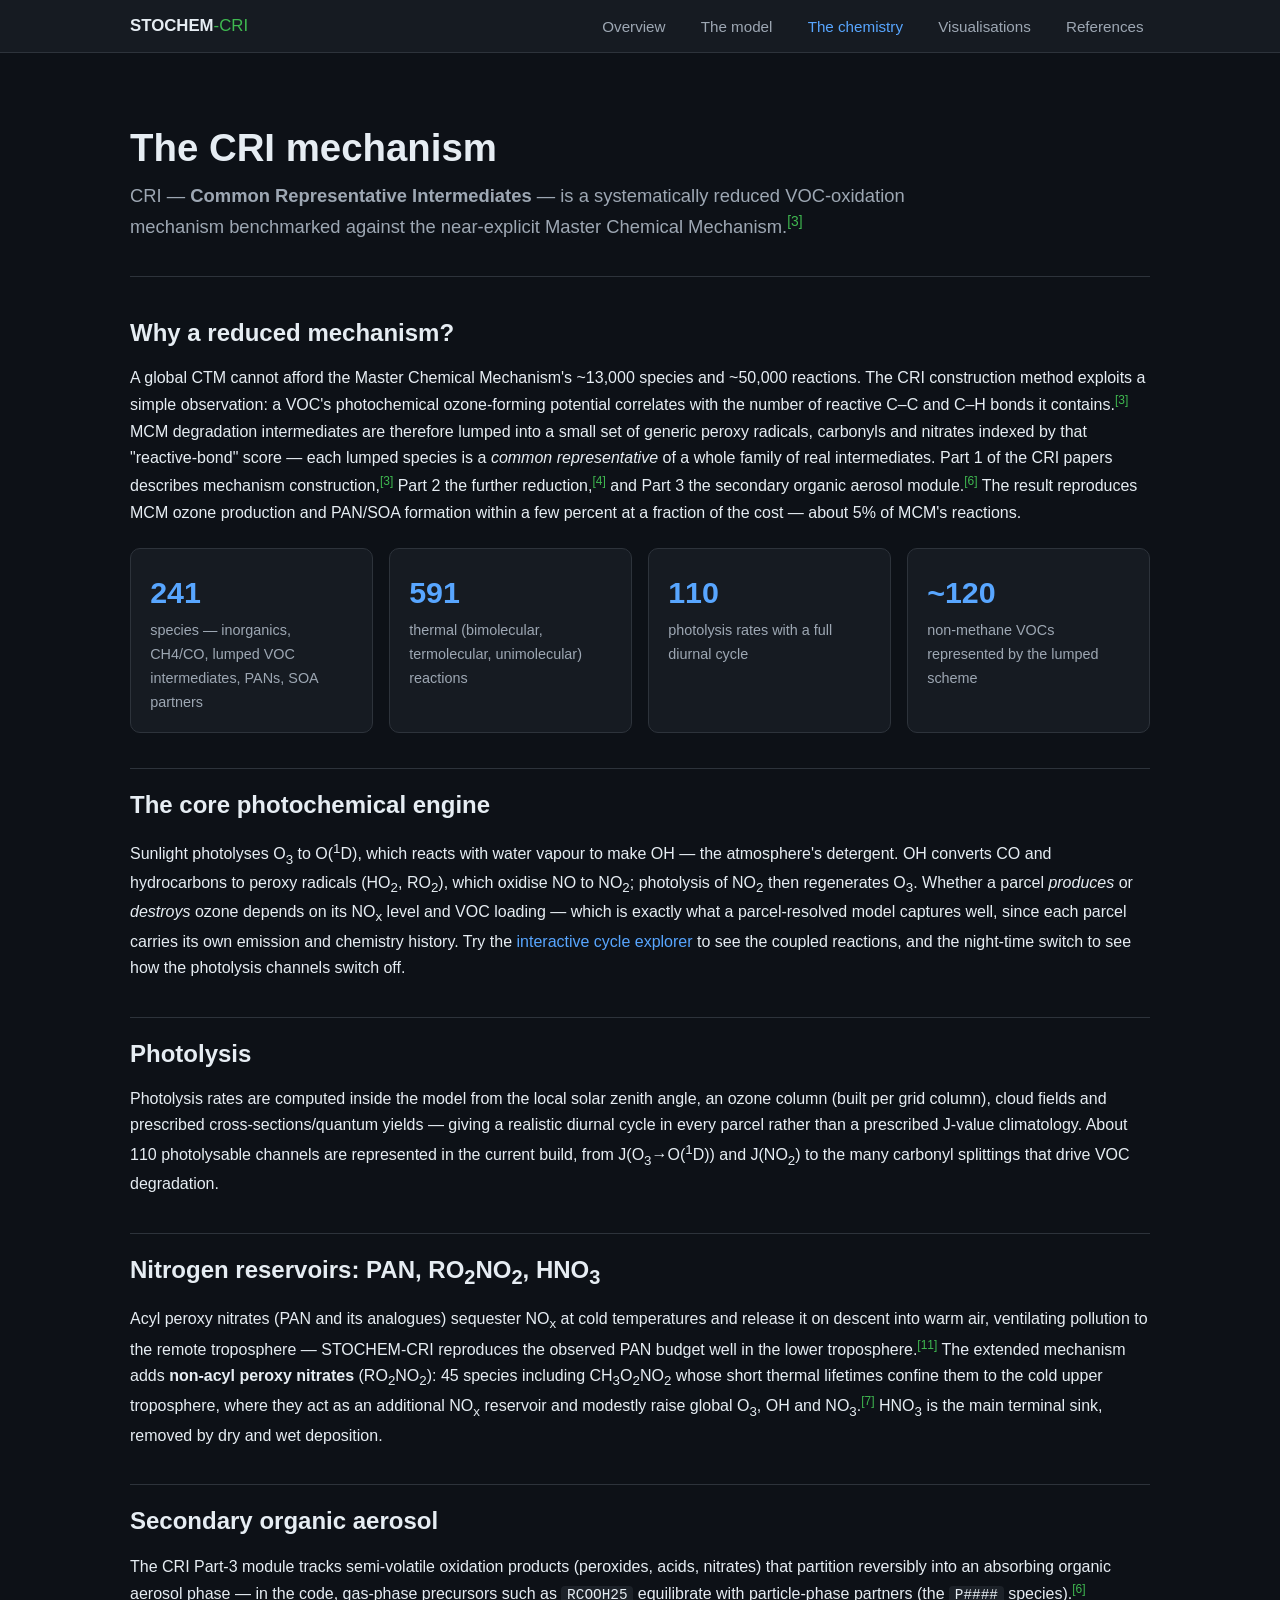
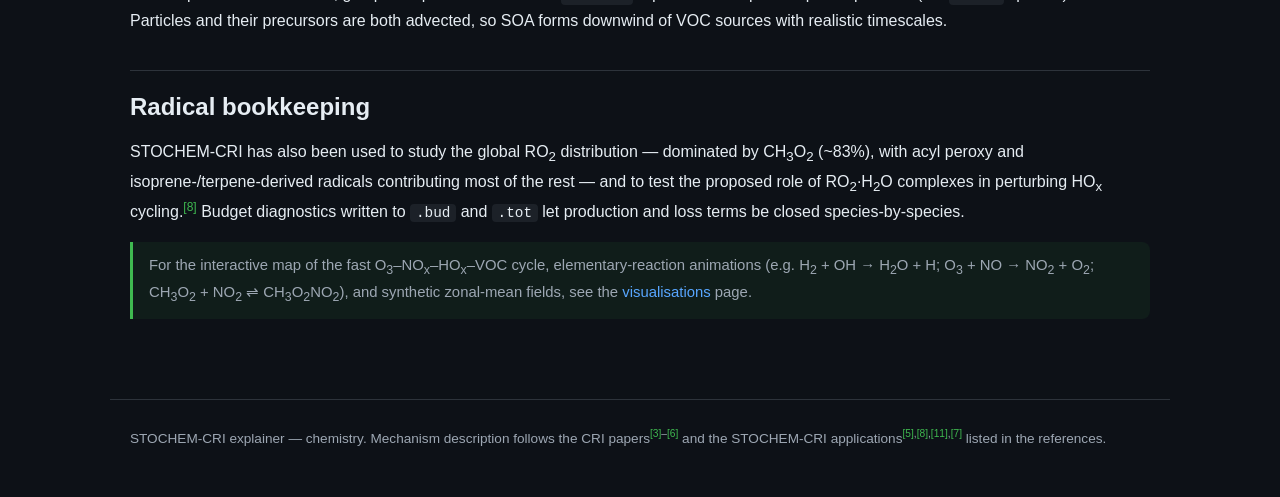
==== chemistry.html @ 485233a2 "Initial STOCHEM-CRI educational site Static, dependency-free site explaining the Lagrangian CTM: 5 p" ====
<!DOCTYPE html>
<html lang="en">
<head>
<meta charset="utf-8">
<meta name="viewport" content="width=device-width, initial-scale=1">
<title>The chemistry — STOCHEM-CRI explainer</title>
<link rel="stylesheet" href="assets/css/style.css">
</head>
<body>
<header class="site">
  <nav class="site">
    <a class="brand" href="index.html">STOCHEM<span class="sub">-CRI</span></a>
    <a class="navlink" href="index.html">Overview</a>
    <a class="navlink" href="model.html">The model</a>
    <a class="navlink active" href="chemistry.html">The chemistry</a>
    <a class="navlink" href="visualisations.html">Visualisations</a>
    <a class="navlink" href="references.html">References</a>
  </nav>
</header>

<main>
  <section class="hero">
    <h1>The CRI mechanism</h1>
    <p class="lede">
      CRI — <b>Common Representative Intermediates</b> — is a systematically
      reduced VOC-oxidation mechanism benchmarked against the near-explicit
      Master Chemical Mechanism.<sup class="cite"><a href="references.html#jenkin2008">[3]</a></sup>
    </p>
  </section>

  <h2>Why a reduced mechanism?</h2>
  <p>
    A global CTM cannot afford the Master Chemical Mechanism's ~13,000 species
    and ~50,000 reactions. The CRI construction method exploits a simple
    observation: a VOC's photochemical ozone-forming potential correlates with
    the number of reactive C–C and C–H bonds it contains.<sup class="cite"><a href="references.html#jenkin2008">[3]</a></sup>
    MCM degradation intermediates are therefore lumped into a small set of
    generic peroxy radicals, carbonyls and nitrates indexed by that
    "reactive-bond" score — each lumped species is a <i>common representative</i>
    of a whole family of real intermediates. Part 1 of the CRI papers describes
    mechanism construction,<sup class="cite"><a href="references.html#jenkin2008">[3]</a></sup>
    Part 2 the further reduction,<sup class="cite"><a href="references.html#watson2008">[4]</a></sup>
    and Part 3 the secondary organic aerosol module.<sup class="cite"><a href="references.html#utembe2009">[6]</a></sup>
    The result reproduces MCM ozone production and PAN/SOA formation within a
    few percent at a fraction of the cost — about 5% of MCM's reactions.
  </p>

  <div class="cards">
    <div class="card"><div class="big">241</div><div class="lbl">species — inorganics, CH4/CO, lumped VOC intermediates, PANs, SOA partners</div></div>
    <div class="card"><div class="big">591</div><div class="lbl">thermal (bimolecular, termolecular, unimolecular) reactions</div></div>
    <div class="card"><div class="big">110</div><div class="lbl">photolysis rates with a full diurnal cycle</div></div>
    <div class="card"><div class="big">~120</div><div class="lbl">non-methane VOCs represented by the lumped scheme</div></div>
  </div>

  <h2>The core photochemical engine</h2>
  <p>
    Sunlight photolyses O<sub>3</sub> to O(<sup>1</sup>D), which reacts with
    water vapour to make OH — the atmosphere's detergent. OH converts CO and
    hydrocarbons to peroxy radicals (HO<sub>2</sub>, RO<sub>2</sub>), which
    oxidise NO to NO<sub>2</sub>; photolysis of NO<sub>2</sub> then regenerates
    O<sub>3</sub>. Whether a parcel <i>produces</i> or <i>destroys</i> ozone
    depends on its NO<sub>x</sub> level and VOC loading — which is exactly what
    a parcel-resolved model captures well, since each parcel carries its own
    emission and chemistry history. Try the
    <a href="visualisations.html#chemcycle">interactive cycle explorer</a> to see
    the coupled reactions, and the night-time switch to see how the photolysis
    channels switch off.
  </p>

  <h2>Photolysis</h2>
  <p>
    Photolysis rates are computed inside the model from the local solar zenith
    angle, an ozone column (built per grid column), cloud fields and prescribed
    cross-sections/quantum yields — giving a realistic diurnal cycle in every
    parcel rather than a prescribed J-value climatology. About 110 photolysable
    channels are represented in the current build, from
    J(O<sub>3</sub>→O(<sup>1</sup>D)) and J(NO<sub>2</sub>) to the many carbonyl
    splittings that drive VOC degradation.
  </p>

  <h2>Nitrogen reservoirs: PAN, RO<sub>2</sub>NO<sub>2</sub>, HNO<sub>3</sub></h2>
  <p>
    Acyl peroxy nitrates (PAN and its analogues) sequester NO<sub>x</sub> at
    cold temperatures and release it on descent into warm air, ventilating
    pollution to the remote troposphere — STOCHEM-CRI reproduces the observed
    PAN budget well in the lower troposphere.<sup class="cite"><a href="references.html#khan2017">[11]</a></sup>
    The extended mechanism adds <b>non-acyl peroxy nitrates</b>
    (RO<sub>2</sub>NO<sub>2</sub>): 45 species including CH<sub>3</sub>O<sub>2</sub>NO<sub>2</sub>
    whose short thermal lifetimes confine them to the cold upper troposphere,
    where they act as an additional NO<sub>x</sub> reservoir and modestly raise
    global O<sub>3</sub>, OH and NO<sub>3</sub>.<sup class="cite"><a href="references.html#khan2020">[7]</a></sup>
    HNO<sub>3</sub> is the main terminal sink, removed by dry and wet
    deposition.
  </p>

  <h2>Secondary organic aerosol</h2>
  <p>
    The CRI Part-3 module tracks semi-volatile oxidation products (peroxides,
    acids, nitrates) that partition reversibly into an absorbing organic
    aerosol phase — in the code, gas-phase precursors such as
    <code>RCOOH25</code> equilibrate with particle-phase partners (the
    <code>P####</code> species).<sup class="cite"><a href="references.html#utembe2009">[6]</a></sup>
    Particles and their precursors are both advected, so SOA forms downwind of
    VOC sources with realistic timescales.
  </p>

  <h2>Radical bookkeeping</h2>
  <p>
    STOCHEM-CRI has also been used to study the global RO<sub>2</sub>
    distribution — dominated by CH<sub>3</sub>O<sub>2</sub> (~83%), with acyl
    peroxy and isoprene-/terpene-derived radicals contributing most of the rest —
    and to test the proposed role of RO<sub>2</sub>·H<sub>2</sub>O complexes in
    perturbing HO<sub>x</sub> cycling.<sup class="cite"><a href="references.html#khan2015">[8]</a></sup>
    Budget diagnostics written to <code>.bud</code> and <code>.tot</code> let
    production and loss terms be closed species-by-species.
  </p>

  <div class="schematic">
    For the interactive map of the fast O<sub>3</sub>–NO<sub>x</sub>–HO<sub>x</sub>–VOC
    cycle, elementary-reaction animations (e.g. H<sub>2</sub> + OH → H<sub>2</sub>O
    + H; O<sub>3</sub> + NO → NO<sub>2</sub> + O<sub>2</sub>;
    CH<sub>3</sub>O<sub>2</sub> + NO<sub>2</sub> ⇌ CH<sub>3</sub>O<sub>2</sub>NO<sub>2</sub>),
    and synthetic zonal-mean fields, see the
    <a href="visualisations.html">visualisations</a> page.
  </div>
</main>

<footer class="site">
  STOCHEM-CRI explainer — chemistry. Mechanism description follows the CRI
  papers<sup class="cite"><a href="references.html#jenkin2008">[3]</a>–<a href="references.html#utembe2009">[6]</a></sup>
  and the STOCHEM-CRI applications<sup class="cite"><a href="references.html#utembe2010">[5]</a>,<a href="references.html#khan2015">[8]</a>,<a href="references.html#khan2017">[11]</a>,<a href="references.html#khan2020">[7]</a></sup>
  listed in the references.
</footer>
</body>
</html>
---- assets/css/style.css ----
/* STOCHEM-CRI educational site — dependency-free stylesheet */

:root {
  --bg: #0d1117;
  --bg-panel: #161b22;
  --bg-inset: #0a0e13;
  --border: #2d333b;
  --text: #e6edf3;
  --text-dim: #9da7b3;
  --accent: #58a6ff;
  --accent2: #3fb950;
  --accent3: #d29922;
  --link: #58a6ff;
  --code-bg: #1c2128;
  --maxw: 1060px;
}

* { box-sizing: border-box; }

html { scroll-behavior: smooth; }

body {
  margin: 0;
  background: var(--bg);
  color: var(--text);
  font-family: -apple-system, BlinkMacSystemFont, "Segoe UI", Roboto, Helvetica,
    Arial, sans-serif;
  line-height: 1.65;
}

a { color: var(--link); text-decoration: none; }
a:hover { text-decoration: underline; }

header.site {
  border-bottom: 1px solid var(--border);
  background: var(--bg-panel);
  position: sticky;
  top: 0;
  z-index: 20;
}

nav.site {
  max-width: var(--maxw);
  margin: 0 auto;
  padding: 0.7rem 1.25rem;
  display: flex;
  flex-wrap: wrap;
  align-items: center;
  gap: 0.4rem 1.4rem;
}

nav.site .brand {
  font-weight: 700;
  font-size: 1.05rem;
  color: var(--text);
  margin-right: auto;
}

nav.site .brand span.sub {
  color: var(--accent2);
  font-weight: 400;
}

nav.site a.navlink {
  color: var(--text-dim);
  font-size: 0.95rem;
  padding: 0.15rem 0.4rem;
}

nav.site a.navlink:hover { color: var(--text); text-decoration: none; }
nav.site a.navlink.active { color: var(--accent); }

main {
  max-width: var(--maxw);
  margin: 0 auto;
  padding: 2rem 1.25rem 4rem;
}

.hero {
  padding: 2.5rem 0 1.5rem;
  border-bottom: 1px solid var(--border);
  margin-bottom: 2rem;
}

.hero h1 {
  font-size: 2.4rem;
  margin: 0 0 0.6rem;
  line-height: 1.2;
}

.hero h1 .accent { color: var(--accent2); }

.hero p.lede {
  font-size: 1.15rem;
  color: var(--text-dim);
  max-width: 46em;
}

h2 {
  font-size: 1.5rem;
  margin: 2.2rem 0 0.8rem;
  padding-top: 1rem;
  border-top: 1px solid var(--border);
}

h2:first-of-type { border-top: none; padding-top: 0; }

h3 { font-size: 1.15rem; margin: 1.6rem 0 0.5rem; }

p { margin: 0.6rem 0; }

.cards {
  display: grid;
  grid-template-columns: repeat(auto-fit, minmax(230px, 1fr));
  gap: 1rem;
  margin: 1.4rem 0;
}

.card {
  background: var(--bg-panel);
  border: 1px solid var(--border);
  border-radius: 10px;
  padding: 1.1rem 1.2rem;
}

.card .big {
  font-size: 1.9rem;
  font-weight: 700;
  color: var(--accent);
}

.card .lbl {
  color: var(--text-dim);
  font-size: 0.9rem;
  margin-top: 0.15rem;
}

.panel {
  background: var(--bg-panel);
  border: 1px solid var(--border);
  border-radius: 10px;
  padding: 1.2rem 1.3rem;
  margin: 1.2rem 0;
}

.panel h3 { margin-top: 0; }

.two-col {
  display: grid;
  grid-template-columns: 1fr 1fr;
  gap: 1.4rem;
  align-items: start;
}

@media (max-width: 760px) {
  .two-col { grid-template-columns: 1fr; }
  .hero h1 { font-size: 1.9rem; }
}

figure.viz {
  margin: 1.4rem 0;
  background: var(--bg-panel);
  border: 1px solid var(--border);
  border-radius: 10px;
  padding: 1rem;
}

figure.viz img, figure.viz canvas, figure.viz svg {
  display: block;
  max-width: 100%;
  margin: 0 auto;
  border-radius: 6px;
  background: var(--bg-inset);
}

figure.viz figcaption {
  color: var(--text-dim);
  font-size: 0.85rem;
  margin-top: 0.7rem;
  line-height: 1.5;
}

.controls {
  display: flex;
  flex-wrap: wrap;
  gap: 0.6rem 1.2rem;
  align-items: center;
  margin: 0.6rem 0 0.4rem;
  font-size: 0.9rem;
  color: var(--text-dim);
}

.controls label { display: flex; align-items: center; gap: 0.45rem; }

button.btn {
  background: var(--code-bg);
  color: var(--text);
  border: 1px solid var(--border);
  border-radius: 6px;
  padding: 0.3rem 0.9rem;
  font-size: 0.88rem;
  cursor: pointer;
}

button.btn:hover { border-color: var(--accent); color: var(--accent); }
button.btn.on { border-color: var(--accent2); color: var(--accent2); }

input[type="range"] { accent-color: var(--accent); }

code, .mono {
  font-family: ui-monospace, SFMono-Regular, Menlo, Consolas, monospace;
  background: var(--code-bg);
  border-radius: 4px;
  padding: 0.08em 0.4em;
  font-size: 0.9em;
}

pre {
  background: var(--code-bg);
  border: 1px solid var(--border);
  border-radius: 8px;
  padding: 0.9rem 1.1rem;
  overflow-x: auto;
  font-size: 0.86rem;
}

pre code { background: none; padding: 0; }

table.ref {
  width: 100%;
  border-collapse: collapse;
  font-size: 0.92rem;
}

table.ref td, table.ref th {
  border-bottom: 1px solid var(--border);
  padding: 0.55rem 0.6rem;
  vertical-align: top;
  text-align: left;
}

table.ref th { color: var(--text-dim); font-weight: 600; font-size: 0.82rem; text-transform: uppercase; letter-spacing: 0.04em; }

ol.refs li, ul.refs li {
  margin-bottom: 0.9rem;
  line-height: 1.55;
}

.tip {
  border-left: 3px solid var(--accent3);
  background: rgba(210, 153, 34, 0.08);
  padding: 0.7rem 1rem;
  border-radius: 0 8px 8px 0;
  margin: 1rem 0;
  font-size: 0.93rem;
}

.schematic {
  border-left: 3px solid var(--accent2);
  background: rgba(63, 185, 80, 0.07);
  padding: 0.7rem 1rem;
  border-radius: 0 8px 8px 0;
  margin: 1rem 0;
  font-size: 0.93rem;
  color: var(--text-dim);
}

footer.site {
  border-top: 1px solid var(--border);
  color: var(--text-dim);
  font-size: 0.85rem;
  max-width: var(--maxw);
  margin: 0 auto;
  padding: 1.6rem 1.25rem 3rem;
}

sup.cite { font-size: 0.75em; }
sup.cite a { color: var(--accent2); }

.flow {
  display: flex;
  flex-wrap: wrap;
  gap: 0.5rem;
  align-items: center;
  margin: 1.2rem 0;
}

.flow .step {
  background: var(--bg-panel);
  border: 1px solid var(--border);
  border-radius: 8px;
  padding: 0.55rem 0.85rem;
  font-size: 0.9rem;
  text-align: center;
  flex: 1 1 140px;
  min-width: 130px;
}

.flow .step b { display: block; color: var(--accent); font-size: 0.95rem; }

.flow .arrow { color: var(--text-dim); font-weight: 700; }

@media (max-width: 760px) { .flow .arrow { display: none; } }
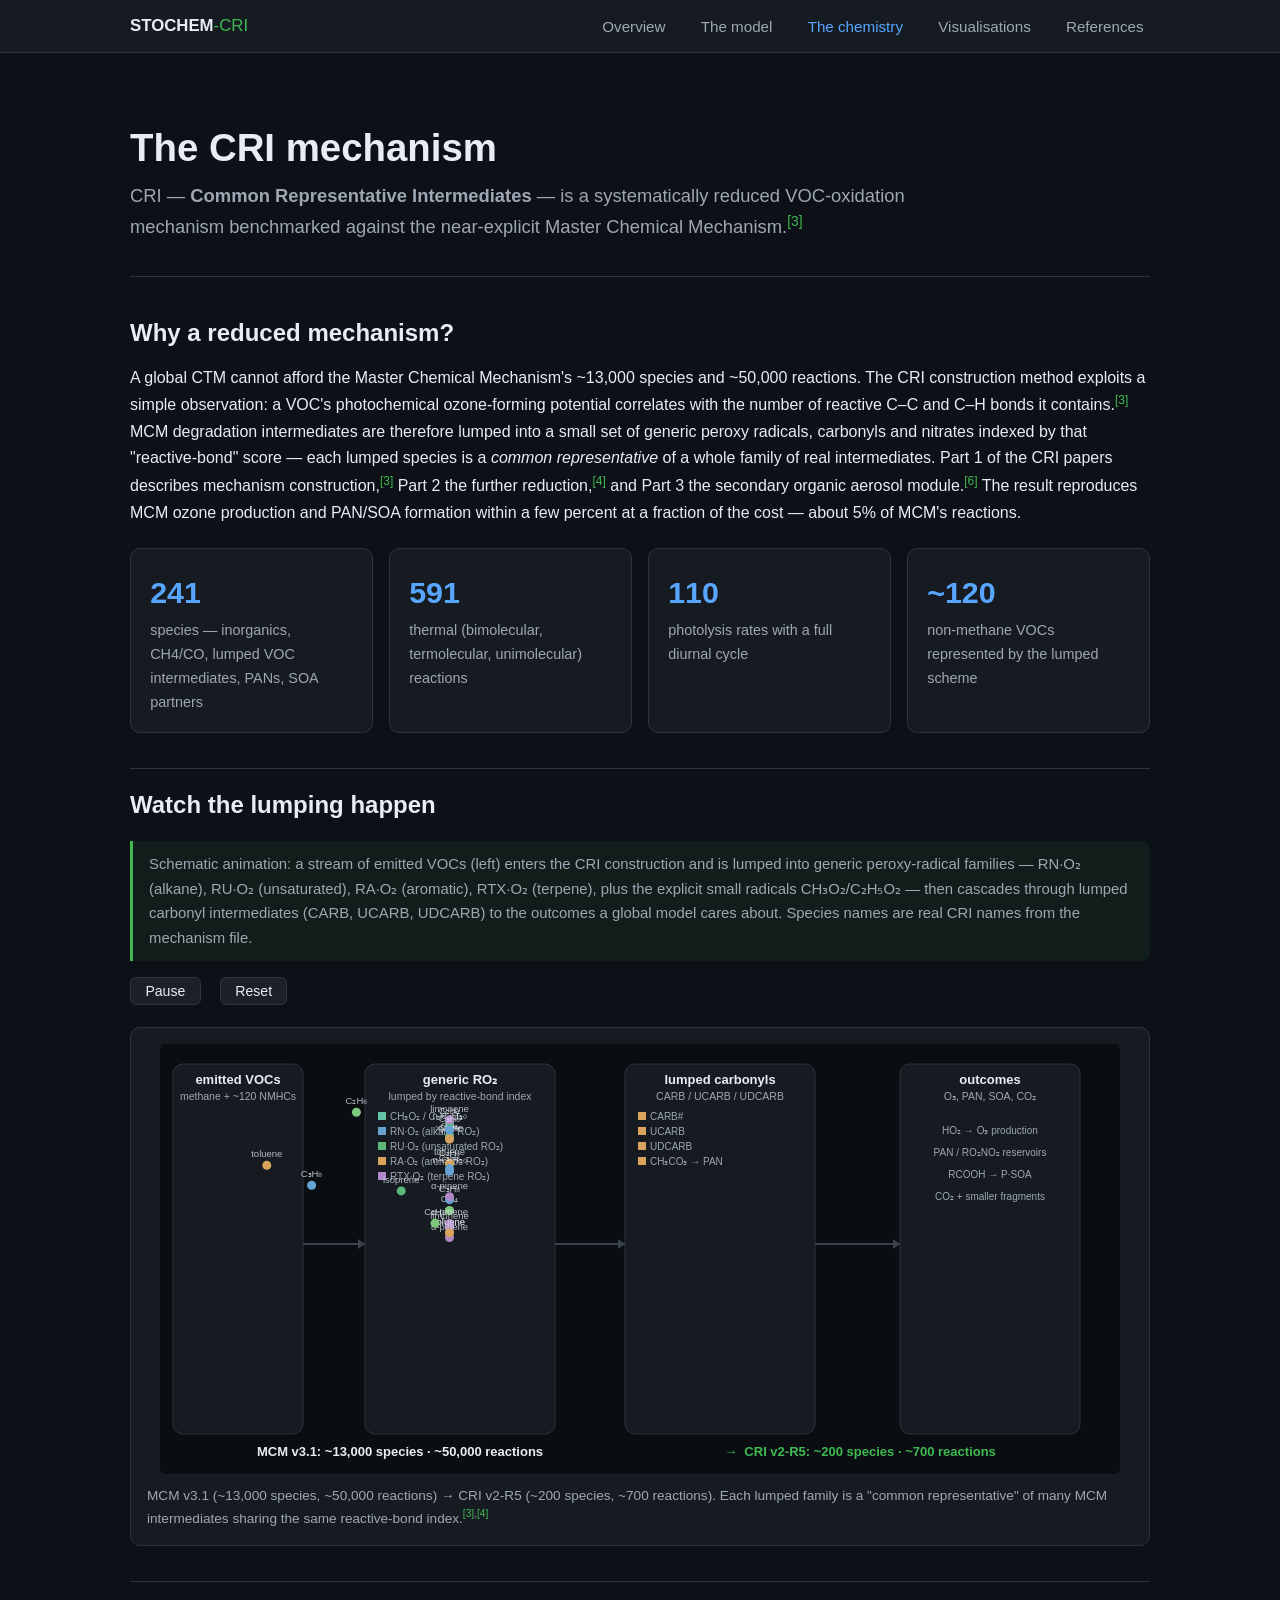
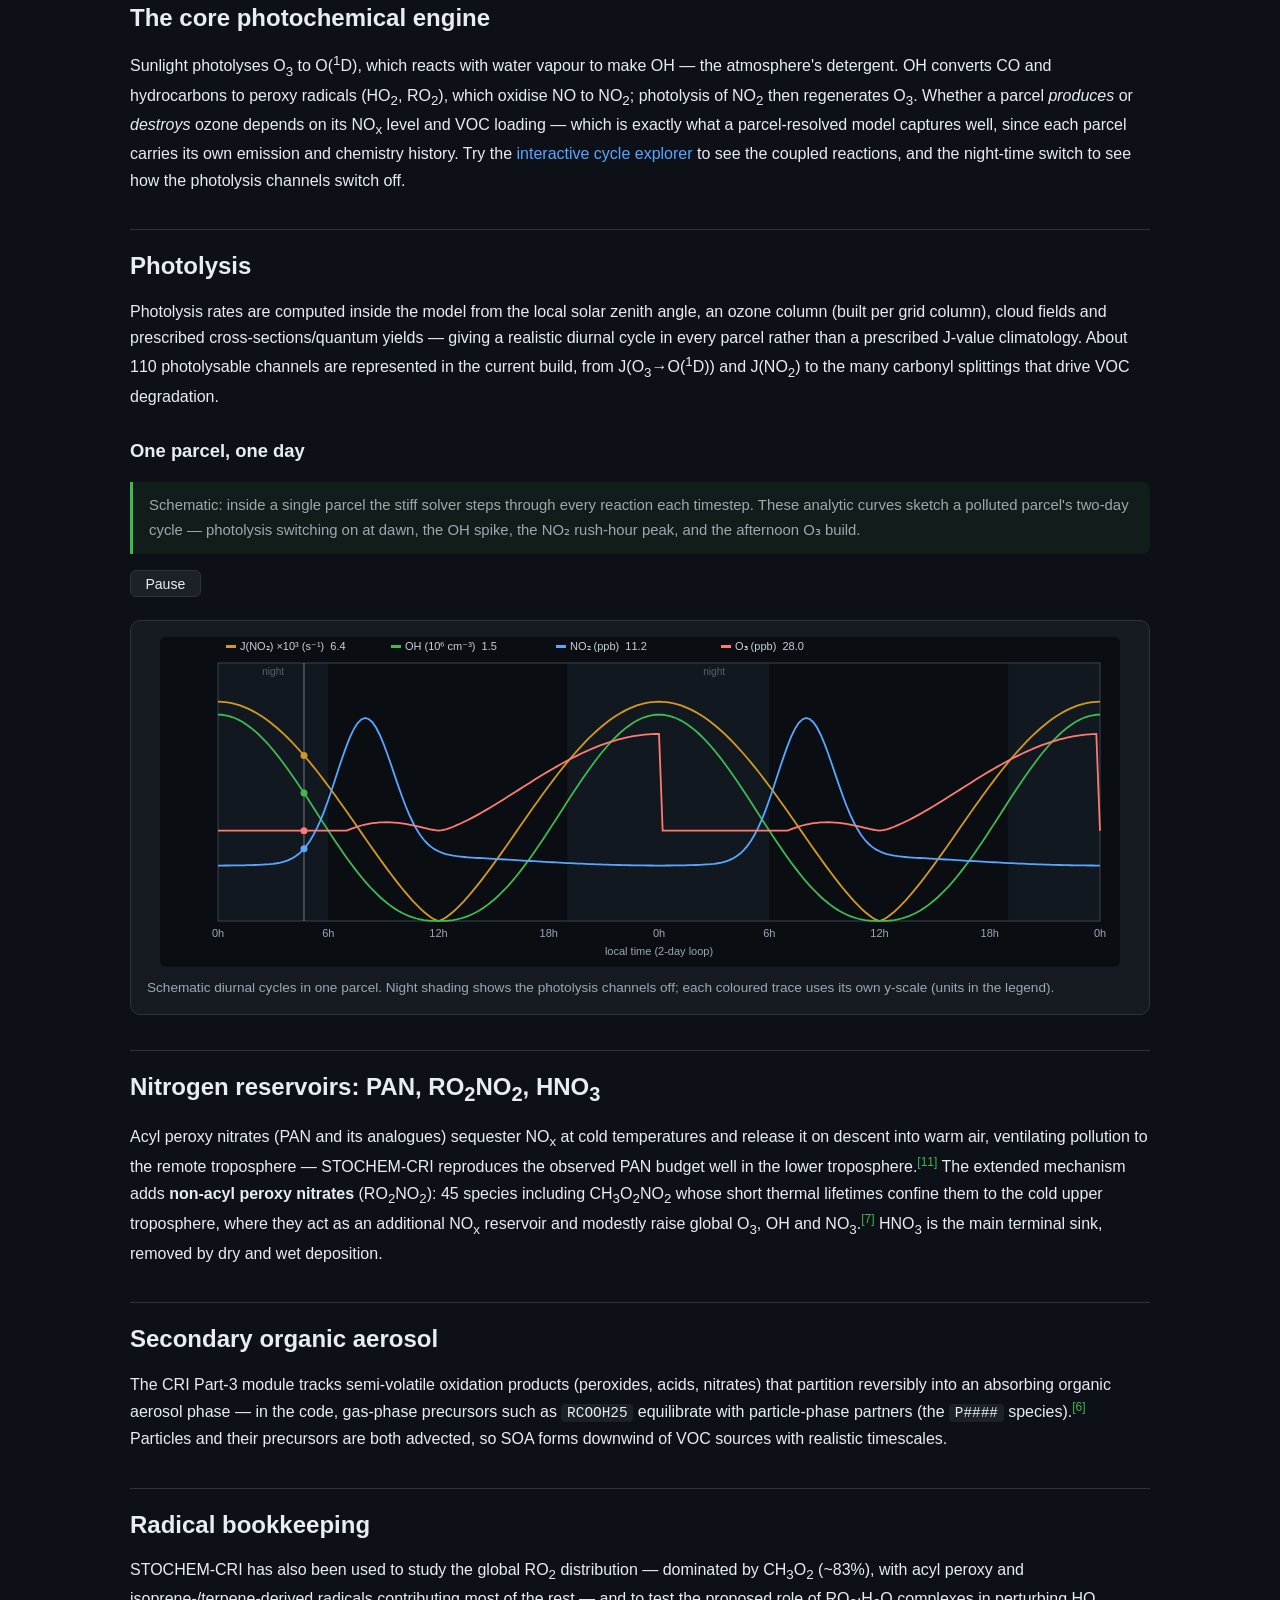
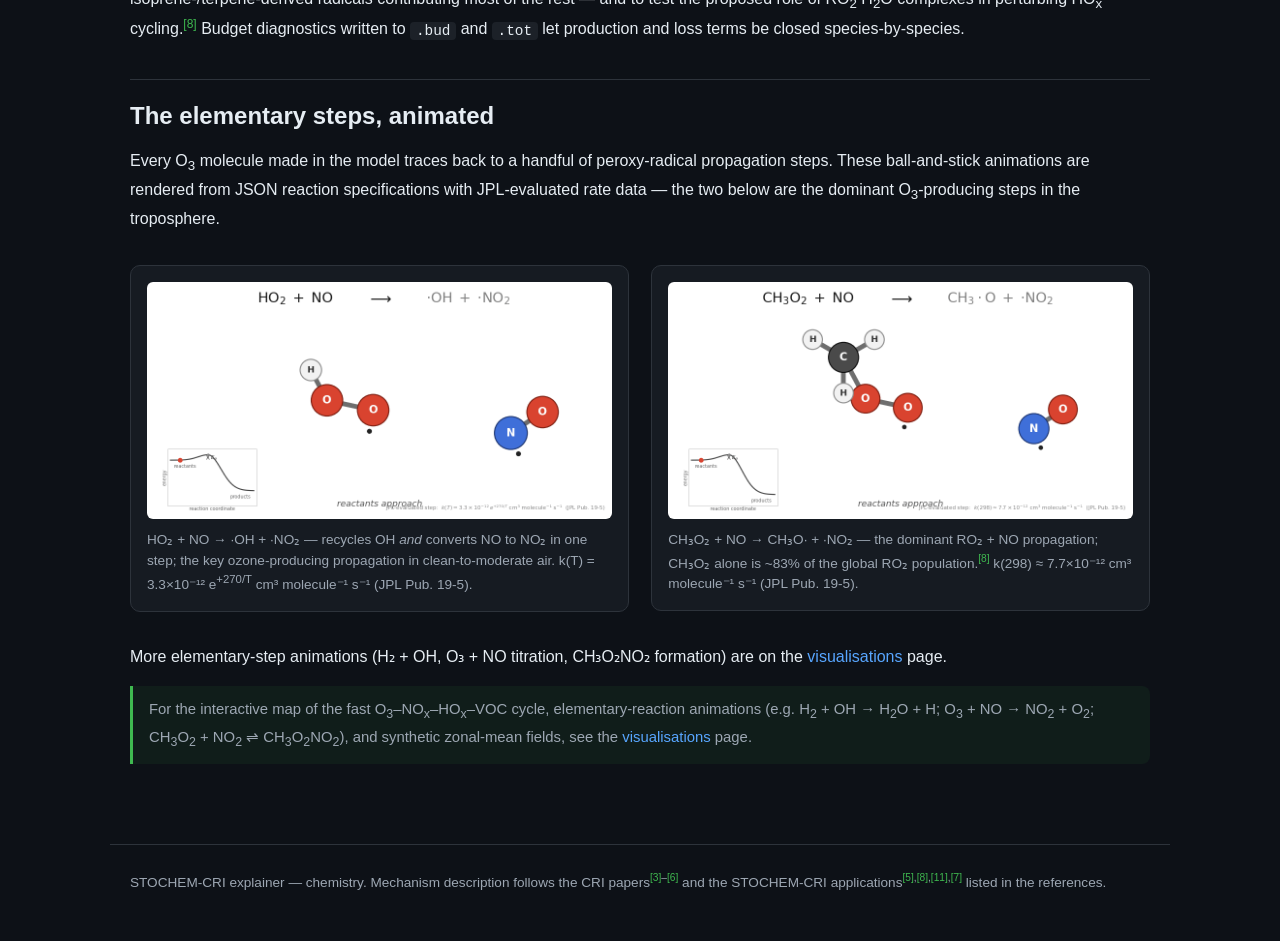
==== commit 0a28ad6e: "Add CRI cascade + diurnal schematics and two reaction GIFs - chemistry.html: animated MCM->CRI lumpi" ====
--- a/chemistry.html
+++ b/chemistry.html
@@ -52,6 +52,29 @@
     <div class="card"><div class="big">~120</div><div class="lbl">non-methane VOCs represented by the lumped scheme</div></div>
   </div>
 
+  <h2>Watch the lumping happen</h2>
+  <div class="schematic">
+    Schematic animation: a stream of emitted VOCs (left) enters the CRI
+    construction and is lumped into generic peroxy-radical families —
+    RN·O₂ (alkane), RU·O₂ (unsaturated), RA·O₂ (aromatic), RTX·O₂ (terpene),
+    plus the explicit small radicals CH₃O₂/C₂H₅O₂ — then cascades through
+    lumped carbonyl intermediates (CARB, UCARB, UDCARB) to the outcomes a
+    global model cares about. Species names are real CRI names from the
+    mechanism file.
+  </div>
+  <div class="controls">
+    <button class="btn" id="cri-play">Pause</button>
+    <button class="btn" id="cri-reset">Reset</button>
+  </div>
+  <figure class="viz">
+    <canvas id="cri-canvas" width="960" height="430"></canvas>
+    <figcaption>
+      MCM v3.1 (~13,000 species, ~50,000 reactions) → CRI v2-R5 (~200 species,
+      ~700 reactions). Each lumped family is a "common representative" of many
+      MCM intermediates sharing the same reactive-bond index.<sup class="cite"><a href="references.html#jenkin2008">[3]</a>,<a href="references.html#watson2008">[4]</a></sup>
+    </figcaption>
+  </figure>
+
   <h2>The core photochemical engine</h2>
   <p>
     Sunlight photolyses O<sub>3</sub> to O(<sup>1</sup>D), which reacts with
@@ -78,6 +101,25 @@
     splittings that drive VOC degradation.
   </p>
 
+  <h3>One parcel, one day</h3>
+  <div class="schematic">
+    Schematic: inside a single parcel the stiff solver steps through every
+    reaction each timestep. These analytic curves sketch a polluted parcel's
+    two-day cycle — photolysis switching on at dawn, the OH spike, the
+    NO₂ rush-hour peak, and the afternoon O₃ build.
+  </div>
+  <div class="controls">
+    <button class="btn" id="day-play">Pause</button>
+  </div>
+  <figure class="viz">
+    <canvas id="day-canvas" width="960" height="330"></canvas>
+    <figcaption>
+      Schematic diurnal cycles in one parcel. Night shading shows the
+      photolysis channels off; each coloured trace uses its own y-scale
+      (units in the legend).
+    </figcaption>
+  </figure>
+
   <h2>Nitrogen reservoirs: PAN, RO<sub>2</sub>NO<sub>2</sub>, HNO<sub>3</sub></h2>
   <p>
     Acyl peroxy nitrates (PAN and its analogues) sequester NO<sub>x</sub> at
@@ -115,6 +157,38 @@
     production and loss terms be closed species-by-species.
   </p>
 
+  <h2>The elementary steps, animated</h2>
+  <p>
+    Every O<sub>3</sub> molecule made in the model traces back to a handful of
+    peroxy-radical propagation steps. These ball-and-stick animations are
+    rendered from JSON reaction specifications with JPL-evaluated rate data —
+    the two below are the dominant O<sub>3</sub>-producing steps in the
+    troposphere.
+  </p>
+  <div class="two-col">
+    <figure class="viz">
+      <img src="assets/img/ho2_no.gif" alt="Ball-and-stick animation of HO2 + NO to OH + NO2" loading="lazy">
+      <figcaption>
+        HO₂ + NO → ·OH + ·NO₂ — recycles OH <i>and</i> converts NO to NO₂ in one
+        step; the key ozone-producing propagation in clean-to-moderate air.
+        k(T) = 3.3×10⁻¹² e<sup>+270/T</sup> cm³ molecule⁻¹ s⁻¹ (JPL Pub. 19-5).
+      </figcaption>
+    </figure>
+    <figure class="viz">
+      <img src="assets/img/ch3o2_no.gif" alt="Ball-and-stick animation of CH3O2 + NO to CH3O + NO2" loading="lazy">
+      <figcaption>
+        CH₃O₂ + NO → CH₃O· + ·NO₂ — the dominant RO₂ + NO propagation;
+        CH₃O₂ alone is ~83% of the global RO₂ population.<sup class="cite"><a href="references.html#khan2015">[8]</a></sup>
+        k(298) ≈ 7.7×10⁻¹² cm³ molecule⁻¹ s⁻¹ (JPL Pub. 19-5).
+      </figcaption>
+    </figure>
+  </div>
+  <p>
+    More elementary-step animations (H₂ + OH, O₃ + NO titration,
+    CH₃O₂NO₂ formation) are on the
+    <a href="visualisations.html">visualisations</a> page.
+  </p>
+
   <div class="schematic">
     For the interactive map of the fast O<sub>3</sub>–NO<sub>x</sub>–HO<sub>x</sub>–VOC
     cycle, elementary-reaction animations (e.g. H<sub>2</sub> + OH → H<sub>2</sub>O
@@ -131,5 +205,7 @@
   and the STOCHEM-CRI applications<sup class="cite"><a href="references.html#utembe2010">[5]</a>,<a href="references.html#khan2015">[8]</a>,<a href="references.html#khan2017">[11]</a>,<a href="references.html#khan2020">[7]</a></sup>
   listed in the references.
 </footer>
+<script src="assets/js/cri.js"></script>
+<script src="assets/js/parcel_day.js"></script>
 </body>
 </html>
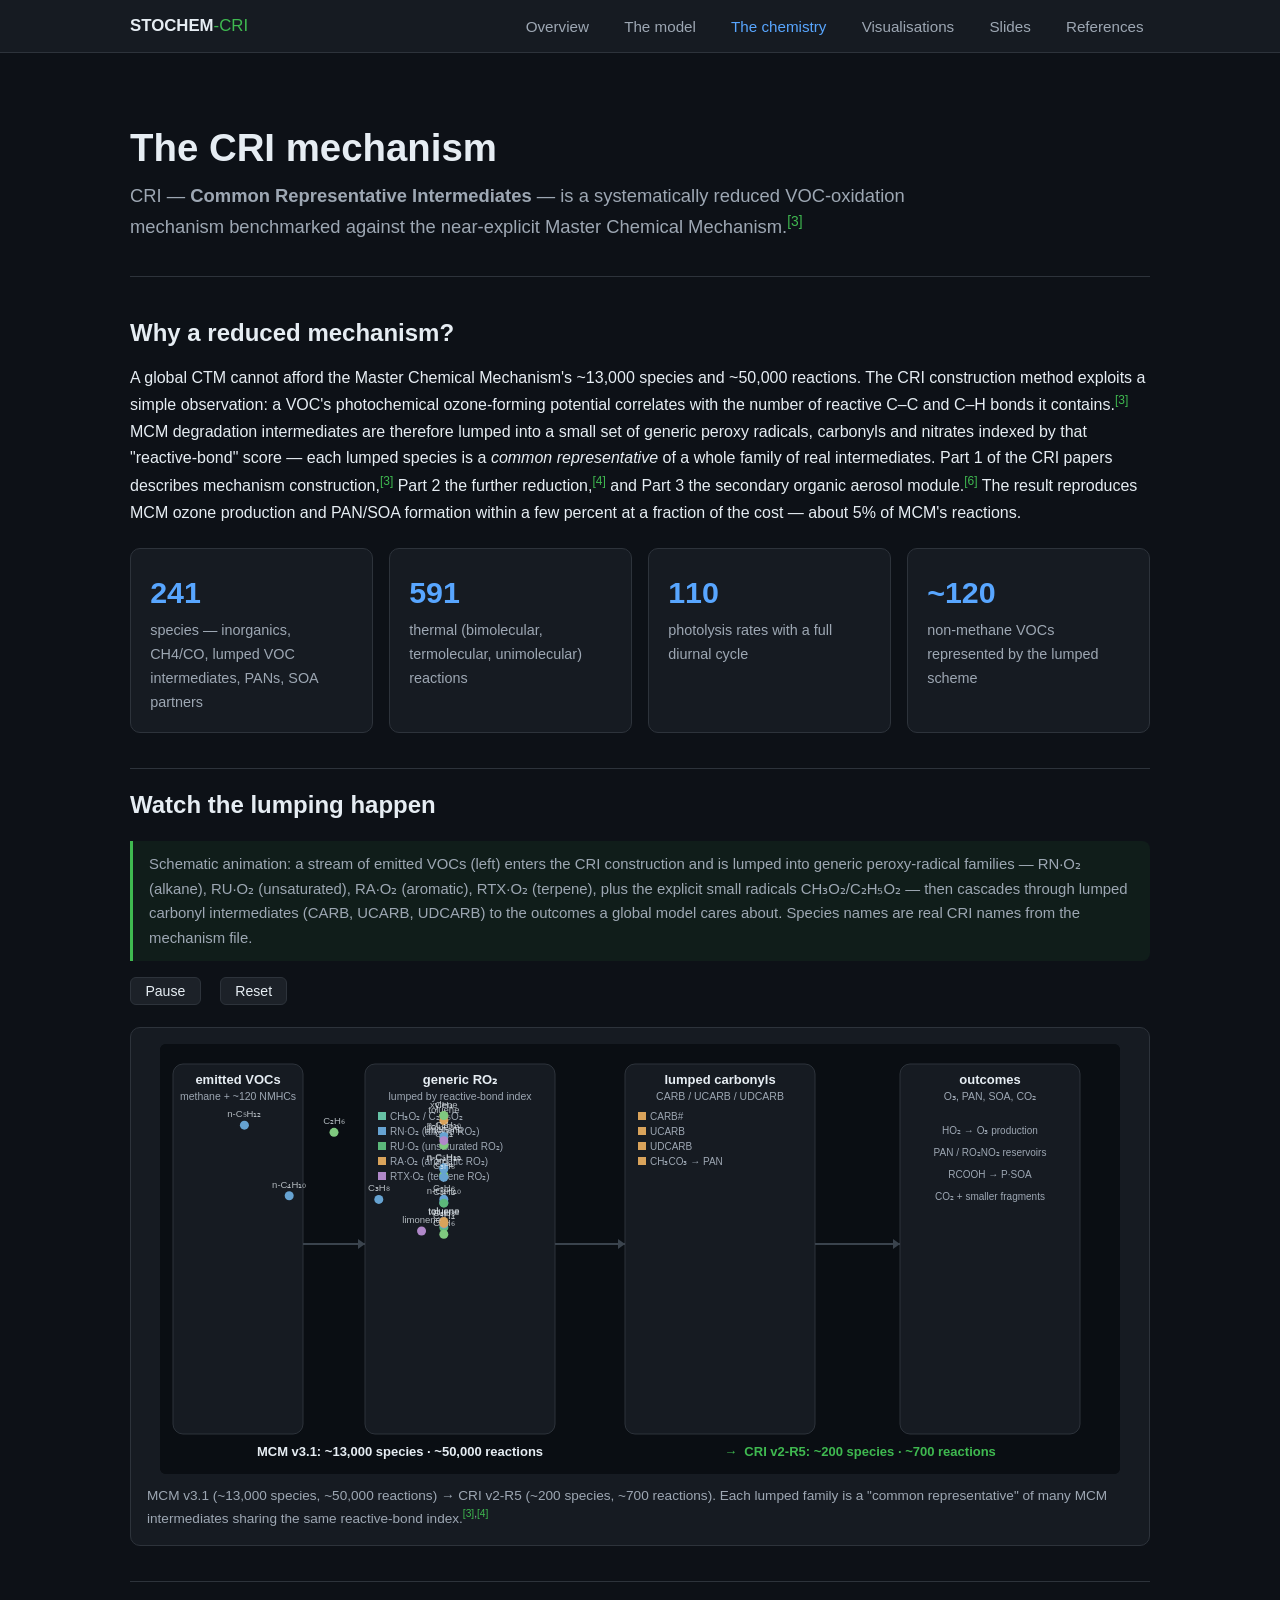
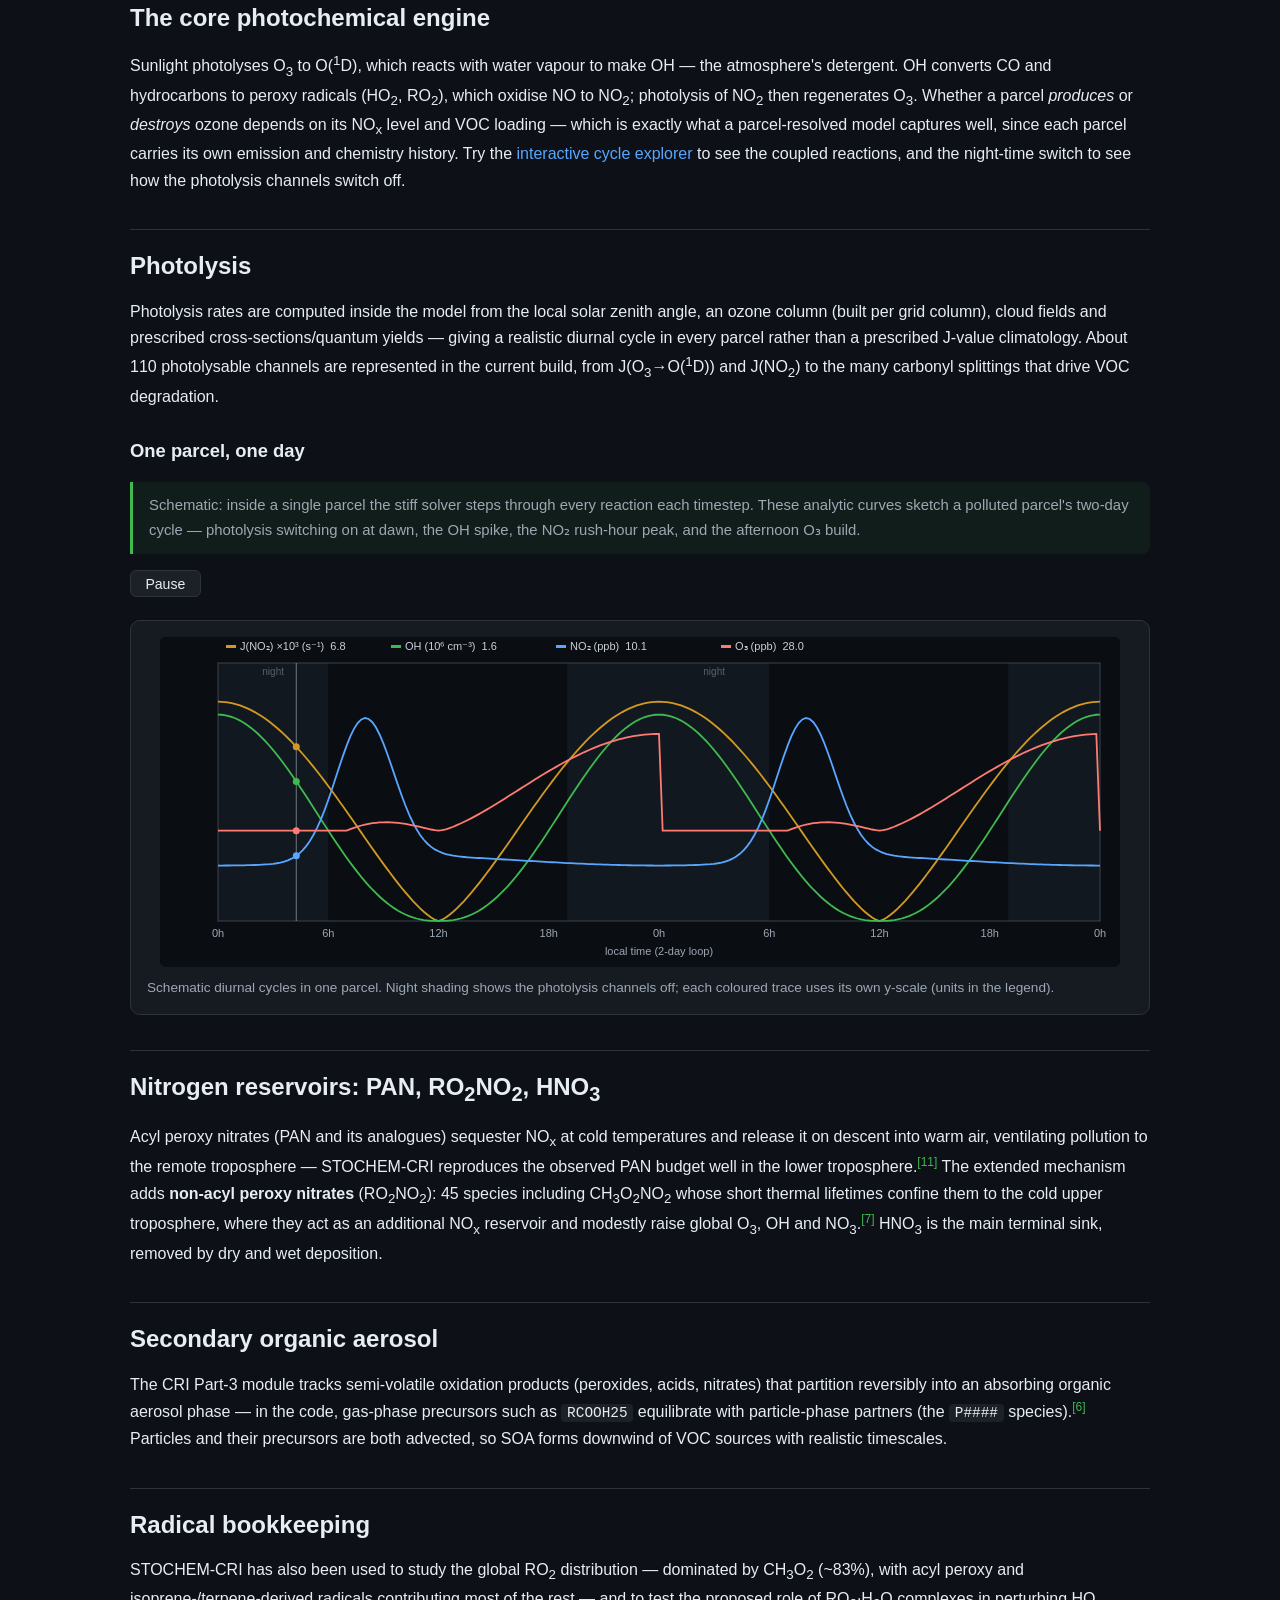
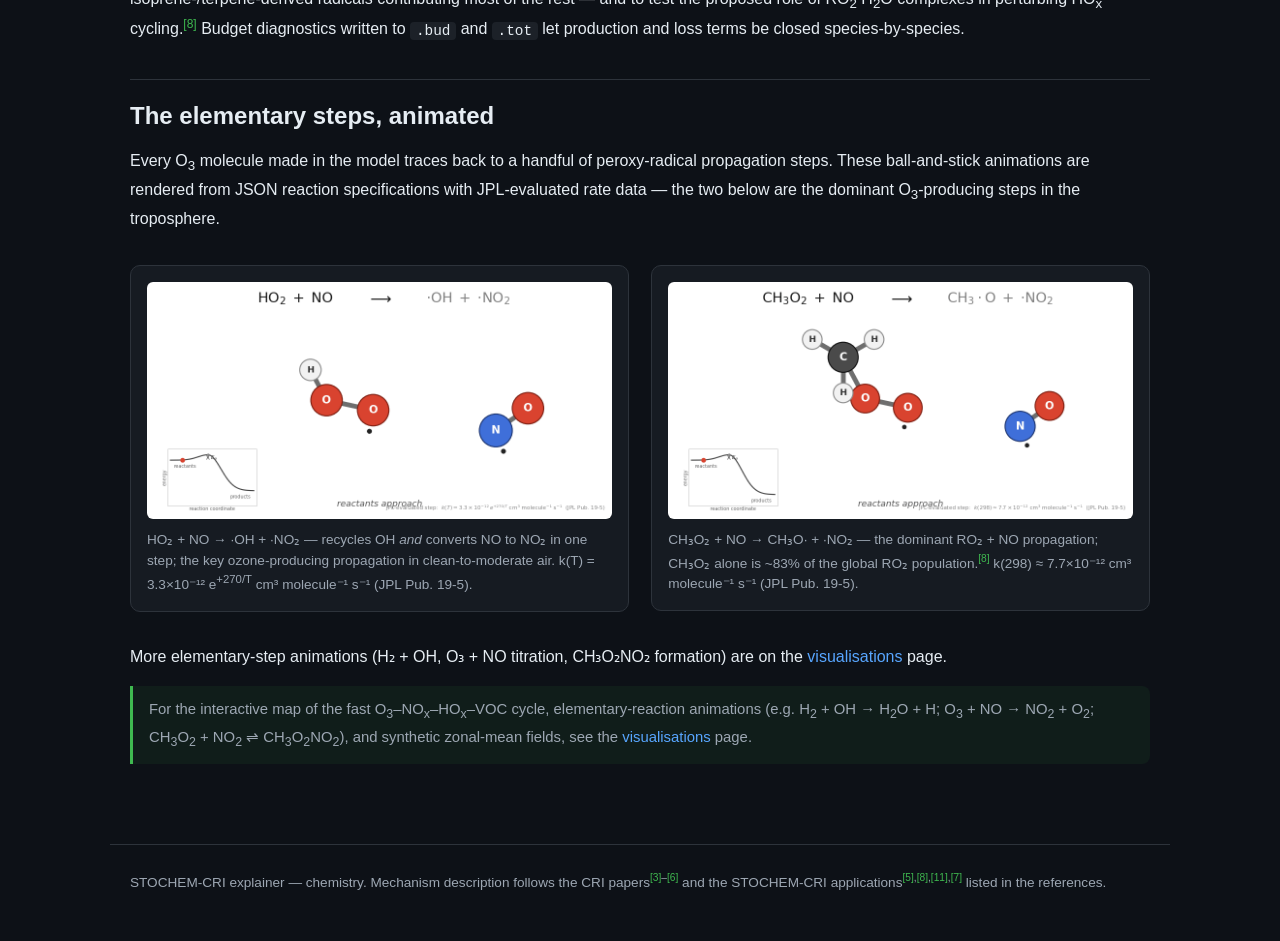
==== commit 73b6fa55: "Add slides.html deck 14-slide keyboard-navigable presentation covering the whole site: Lagrangian vs" ====
--- a/chemistry.html
+++ b/chemistry.html
@@ -14,6 +14,7 @@
     <a class="navlink" href="model.html">The model</a>
     <a class="navlink active" href="chemistry.html">The chemistry</a>
     <a class="navlink" href="visualisations.html">Visualisations</a>
+    <a class="navlink" href="slides.html">Slides</a>
     <a class="navlink" href="references.html">References</a>
   </nav>
 </header>
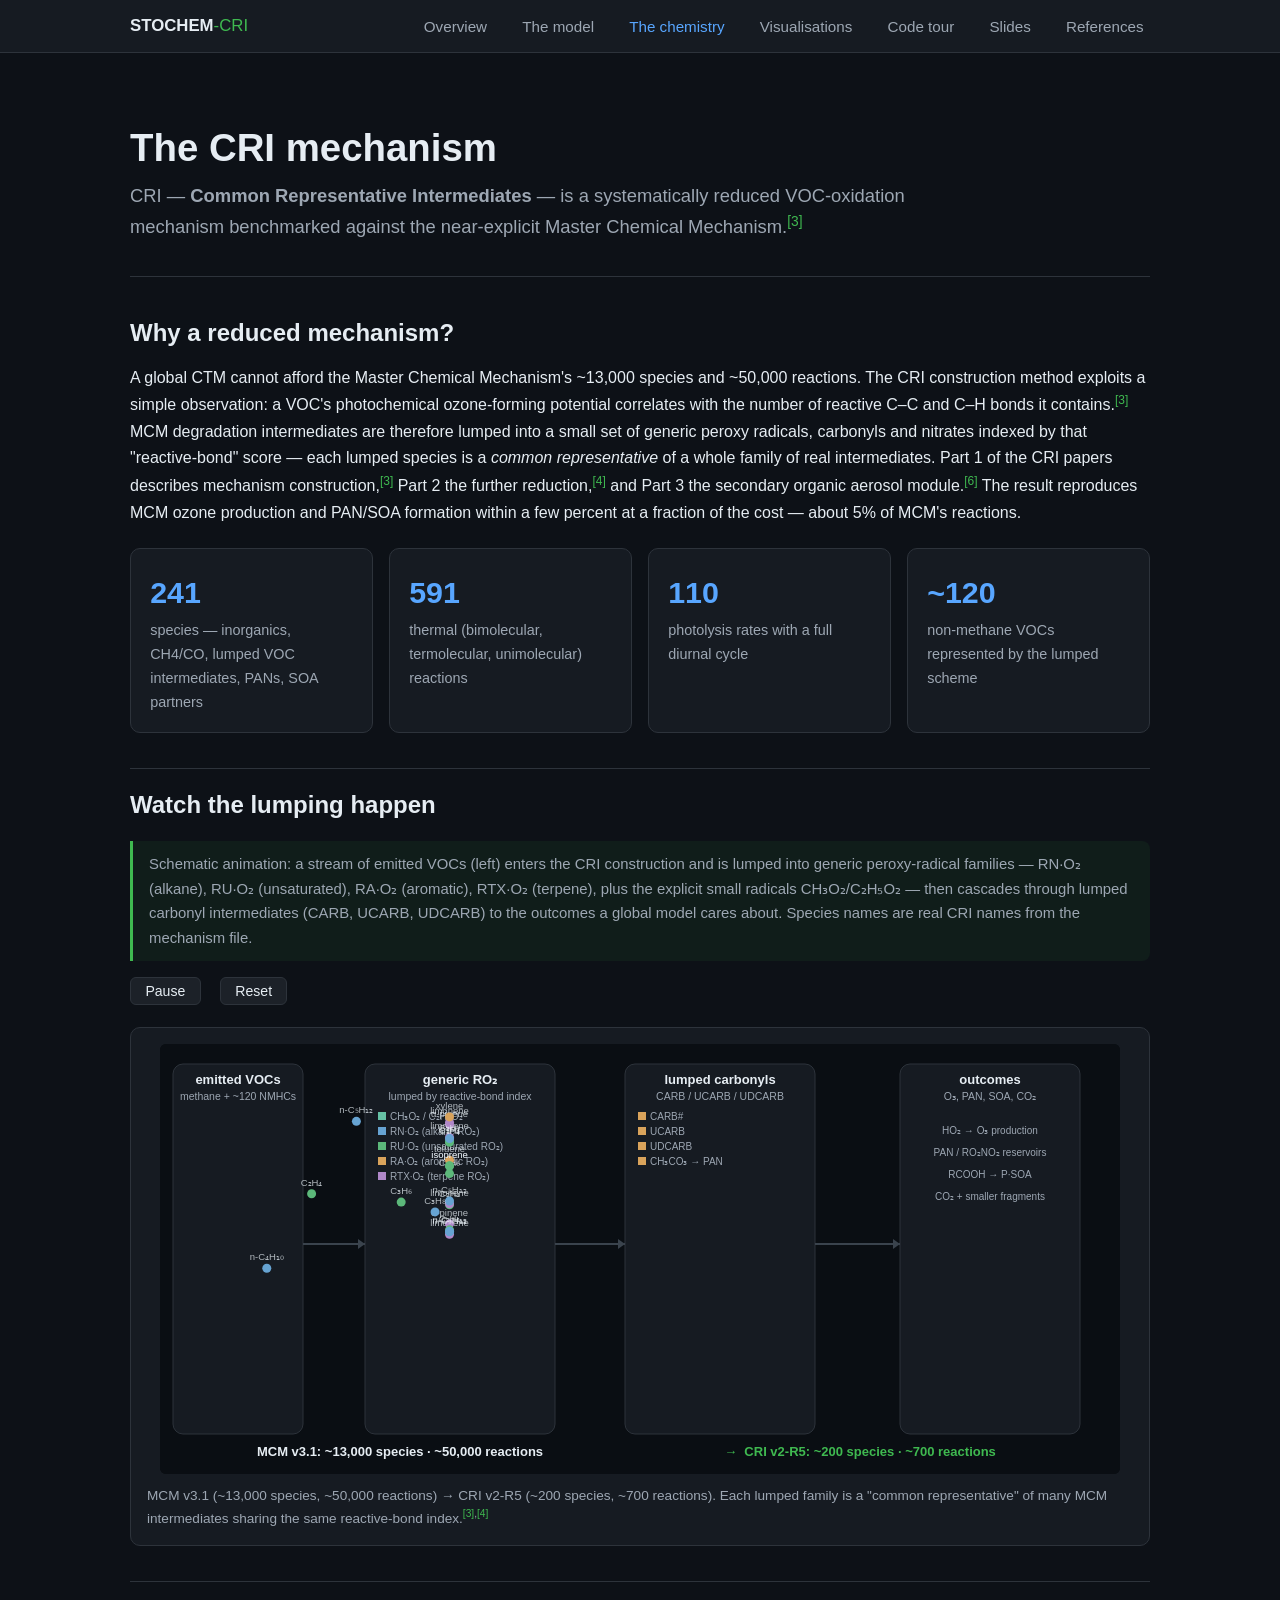
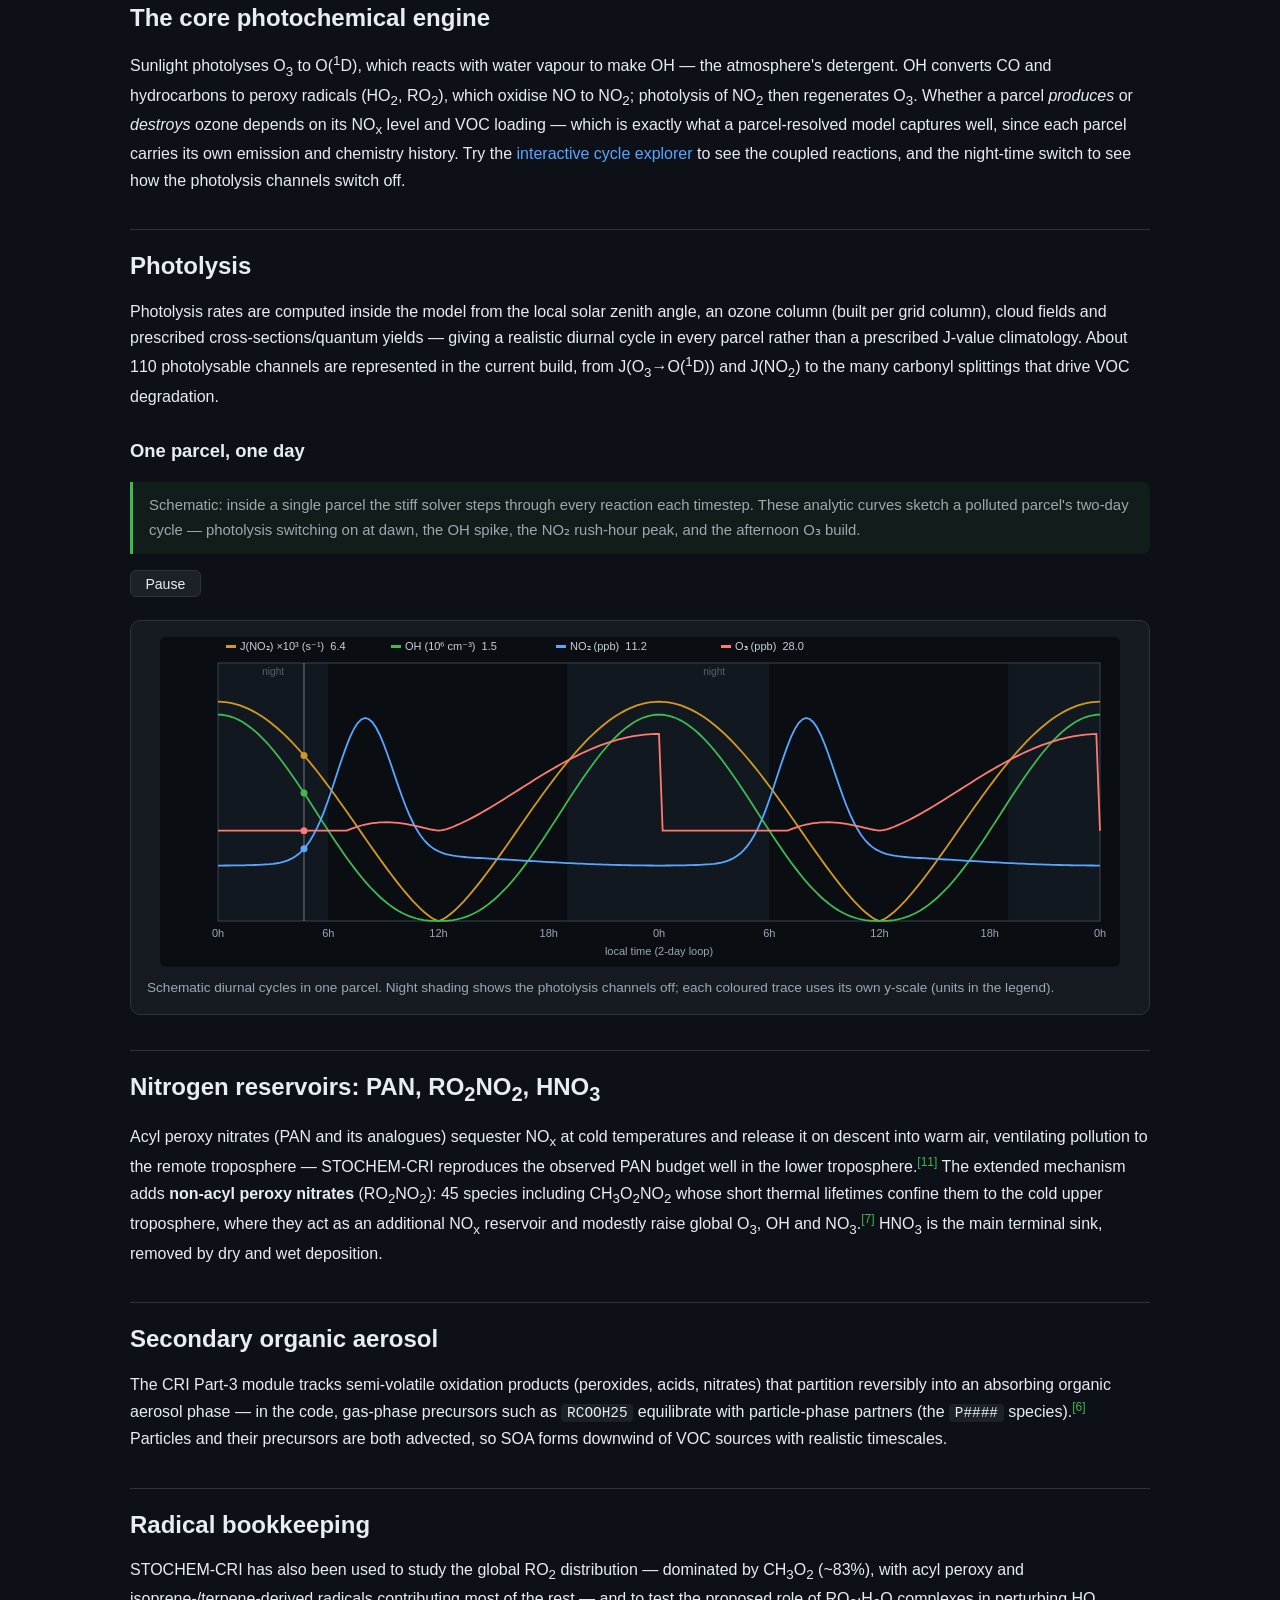
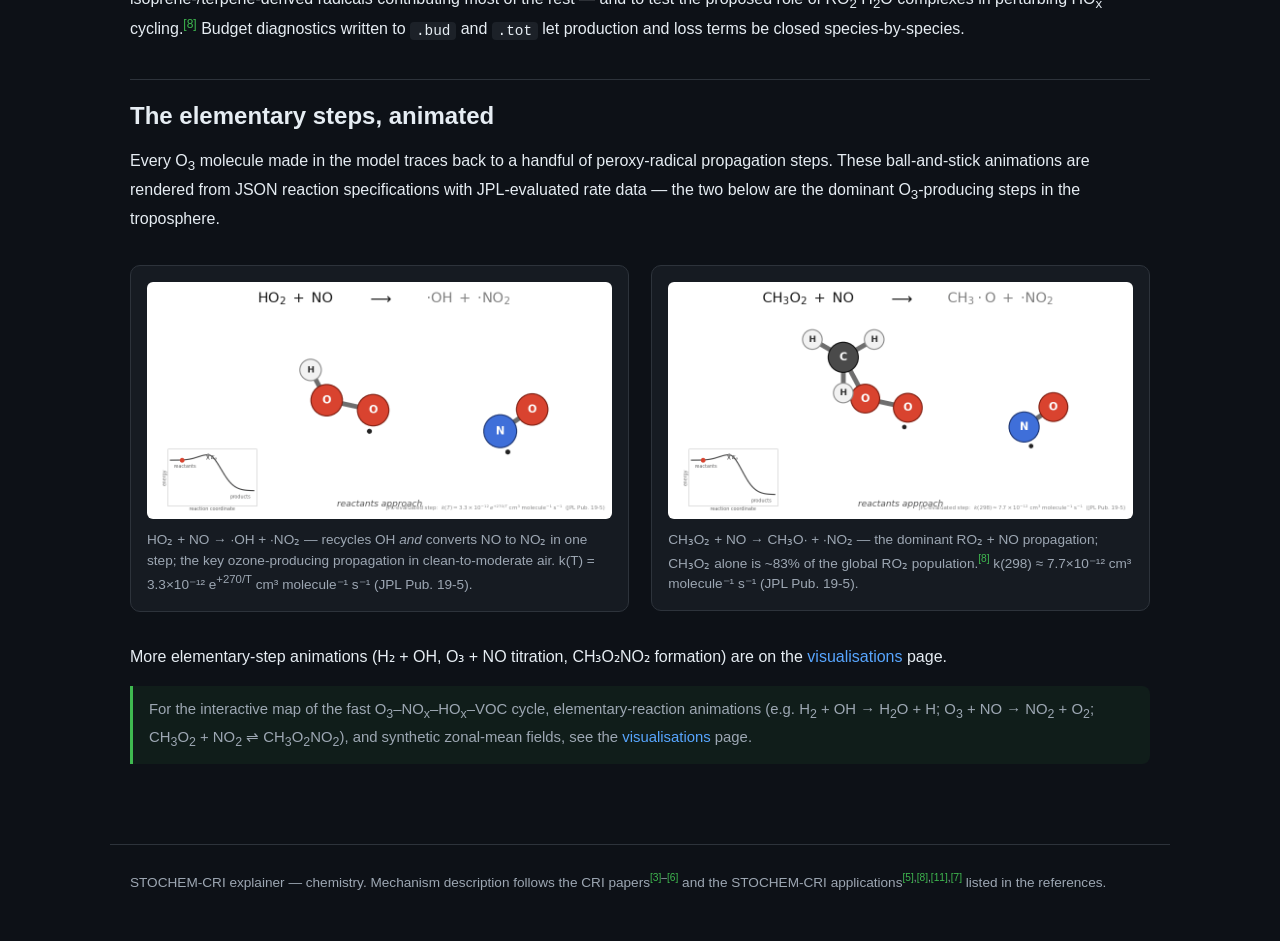
==== commit d7ced0ef: "Add convection schematic, parcel census demo, code tour, glossary - convection.js: CLMIX entrainment" ====
--- a/chemistry.html
+++ b/chemistry.html
@@ -14,6 +14,7 @@
     <a class="navlink" href="model.html">The model</a>
     <a class="navlink active" href="chemistry.html">The chemistry</a>
     <a class="navlink" href="visualisations.html">Visualisations</a>
+    <a class="navlink" href="code.html">Code tour</a>
     <a class="navlink" href="slides.html">Slides</a>
     <a class="navlink" href="references.html">References</a>
   </nav>
--- a/assets/css/style.css
+++ b/assets/css/style.css
@@ -155,6 +155,40 @@
 @media (max-width: 760px) {
   .two-col { grid-template-columns: 1fr; }
   .hero h1 { font-size: 1.9rem; }
+  nav.site {
+    flex-wrap: nowrap;
+    overflow-x: auto;
+    gap: 0.4rem 1rem;
+    padding: 0.55rem 0.9rem;
+    -webkit-overflow-scrolling: touch;
+  }
+  nav.site .brand { font-size: 0.95rem; margin-right: 0.4rem; flex-shrink: 0; }
+  nav.site a.navlink { font-size: 0.85rem; flex-shrink: 0; padding: 0.15rem 0.2rem; }
+  main { padding: 1.4rem 0.9rem 3rem; }
+  figure.viz canvas { width: 100%; height: auto; }
+}
+
+.gloss {
+  display: grid;
+  grid-template-columns: 210px 1fr;
+  gap: 0.35rem 1.4rem;
+  margin: 1rem 0;
+  font-size: 0.95rem;
+}
+
+.gloss dt {
+  font-weight: 700;
+  color: var(--accent);
+}
+
+.gloss dd {
+  margin: 0 0 0.55rem;
+  color: var(--text-dim);
+}
+
+@media (max-width: 700px) {
+  .gloss { grid-template-columns: 1fr; gap: 0 0; }
+  .gloss dd { margin-bottom: 0.8rem; }
 }
 
 figure.viz {
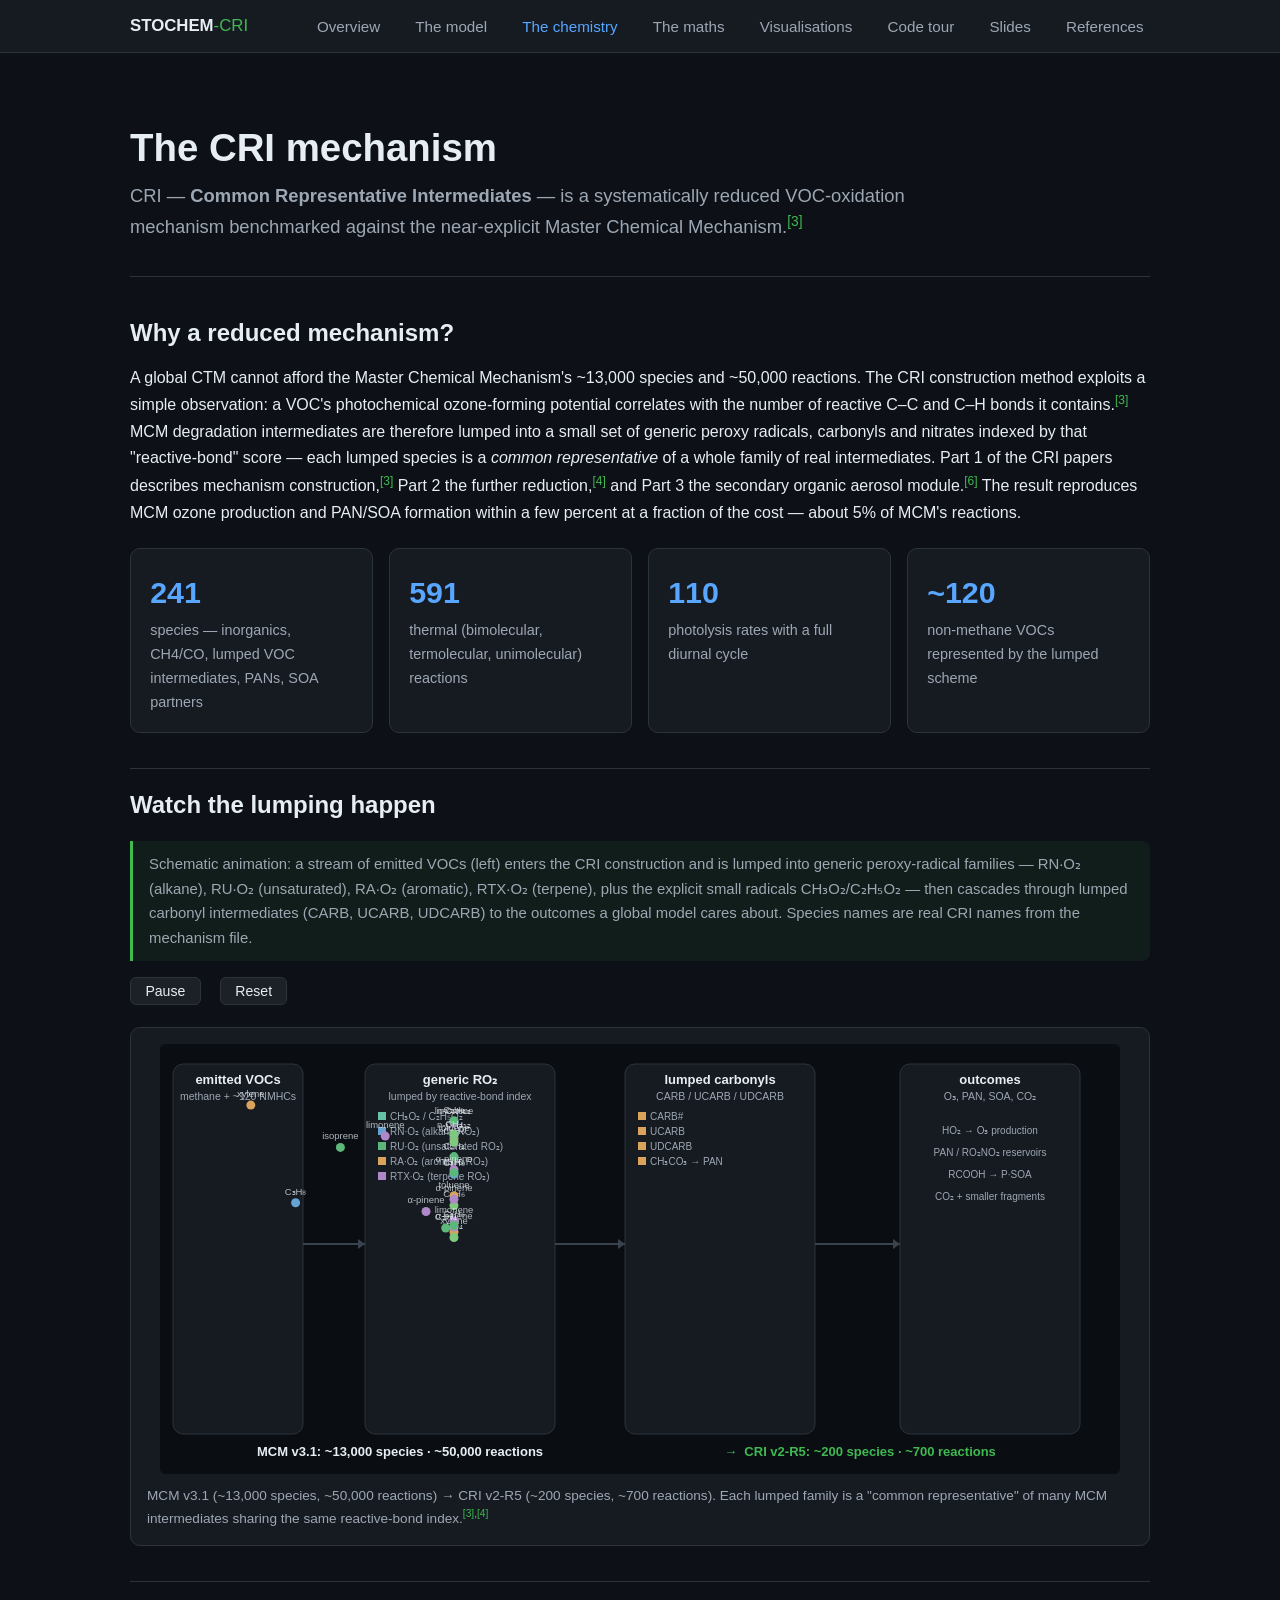
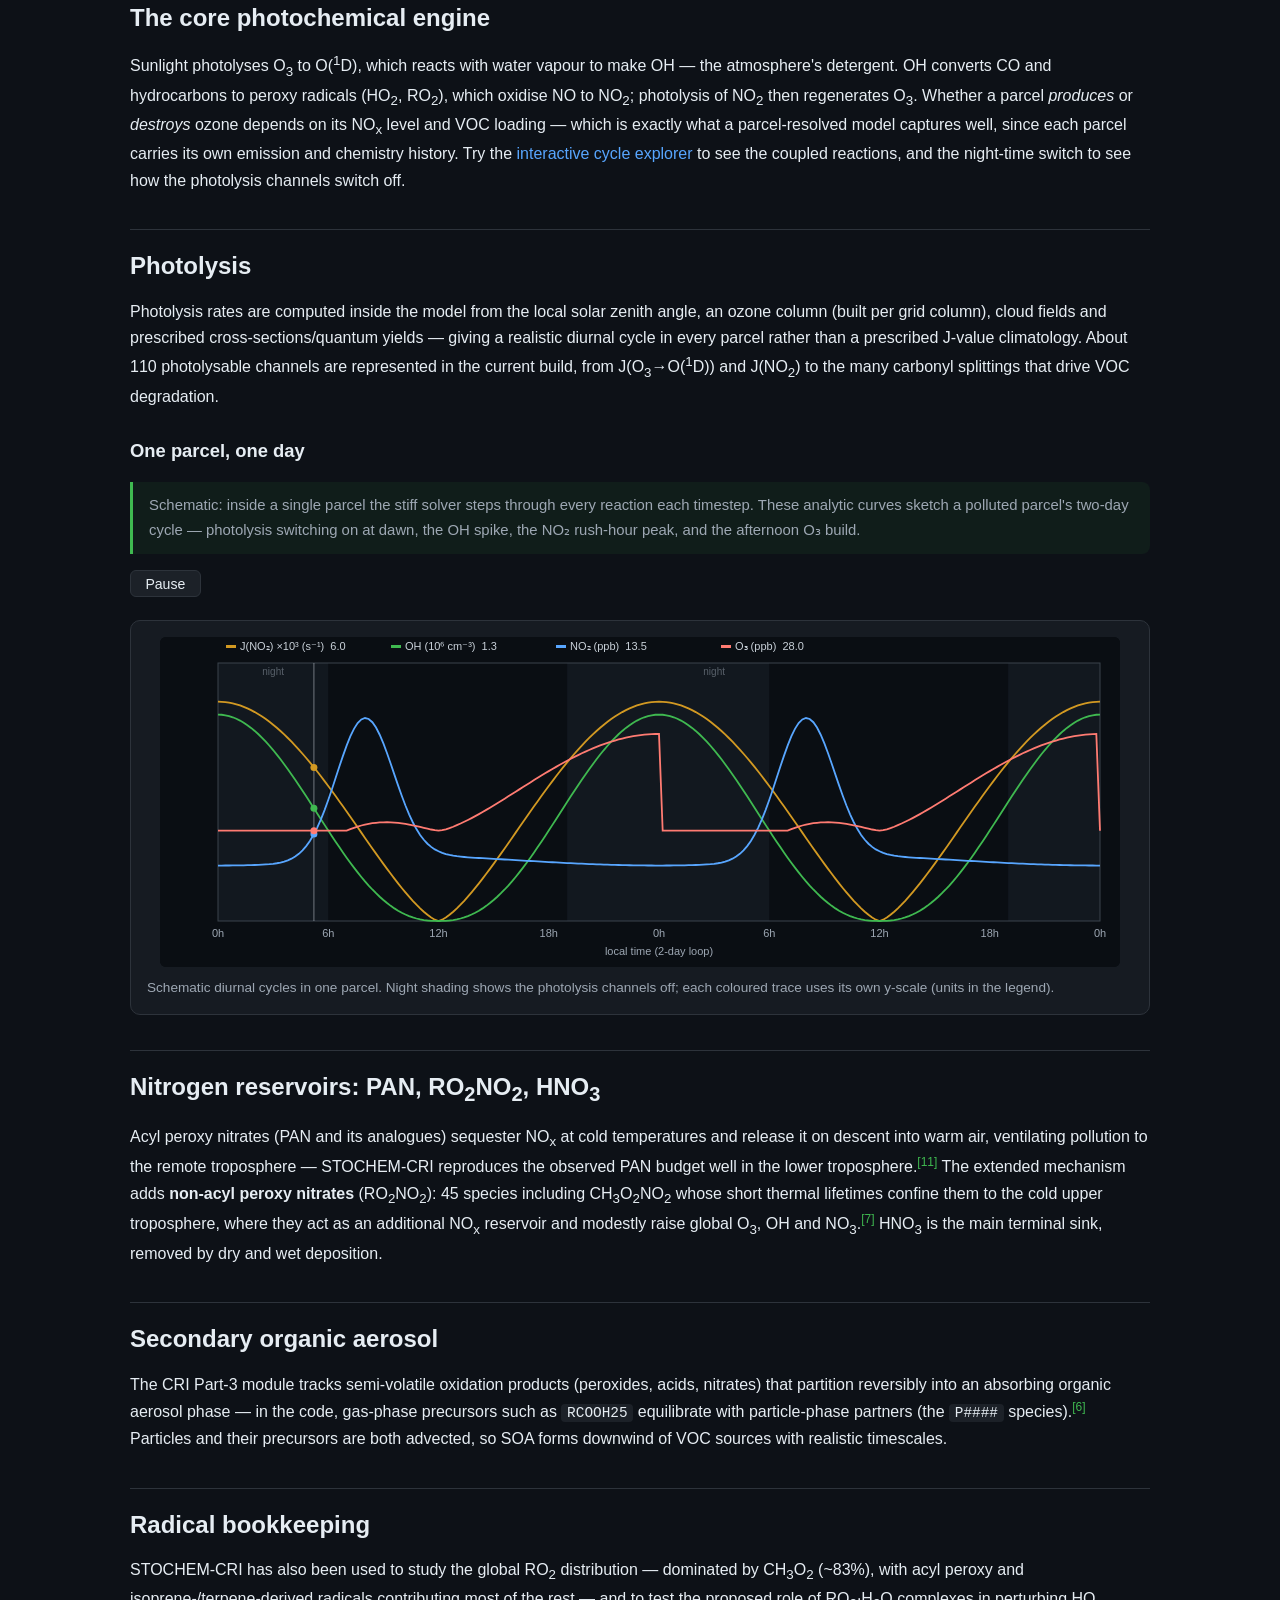
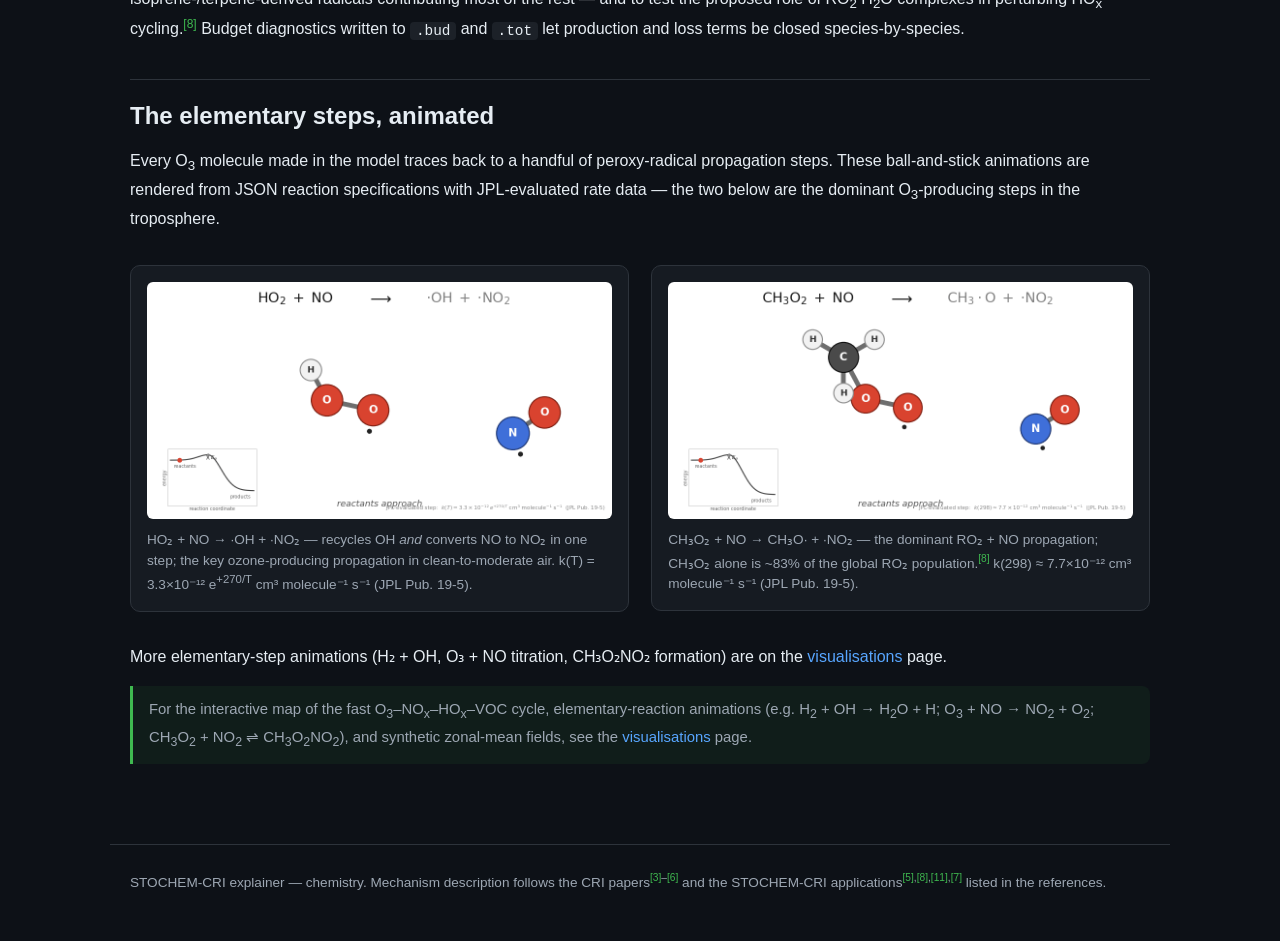
==== commit d5e01490: "Add maths.html — the mathematics of STOCHEM Ten sections: characteristics/material derivative, RK4 t" ====
--- a/chemistry.html
+++ b/chemistry.html
@@ -13,6 +13,7 @@
     <a class="navlink" href="index.html">Overview</a>
     <a class="navlink" href="model.html">The model</a>
     <a class="navlink active" href="chemistry.html">The chemistry</a>
+    <a class="navlink" href="maths.html">The maths</a>
     <a class="navlink" href="visualisations.html">Visualisations</a>
     <a class="navlink" href="code.html">Code tour</a>
     <a class="navlink" href="slides.html">Slides</a>
--- a/assets/css/style.css
+++ b/assets/css/style.css
@@ -258,6 +258,18 @@
   font-size: 0.86rem;
 }
 
+.eq {
+  font-family: ui-monospace, SFMono-Regular, Menlo, Consolas, monospace;
+  background: var(--code-bg);
+  border: 1px solid var(--border);
+  border-radius: 10px;
+  padding: 0.85rem 1.4rem;
+  margin: 0.9rem 0;
+  font-size: 1.05rem;
+  line-height: 1.8;
+  display: inline-block;
+}
+
 pre code { background: none; padding: 0; }
 
 table.ref {
